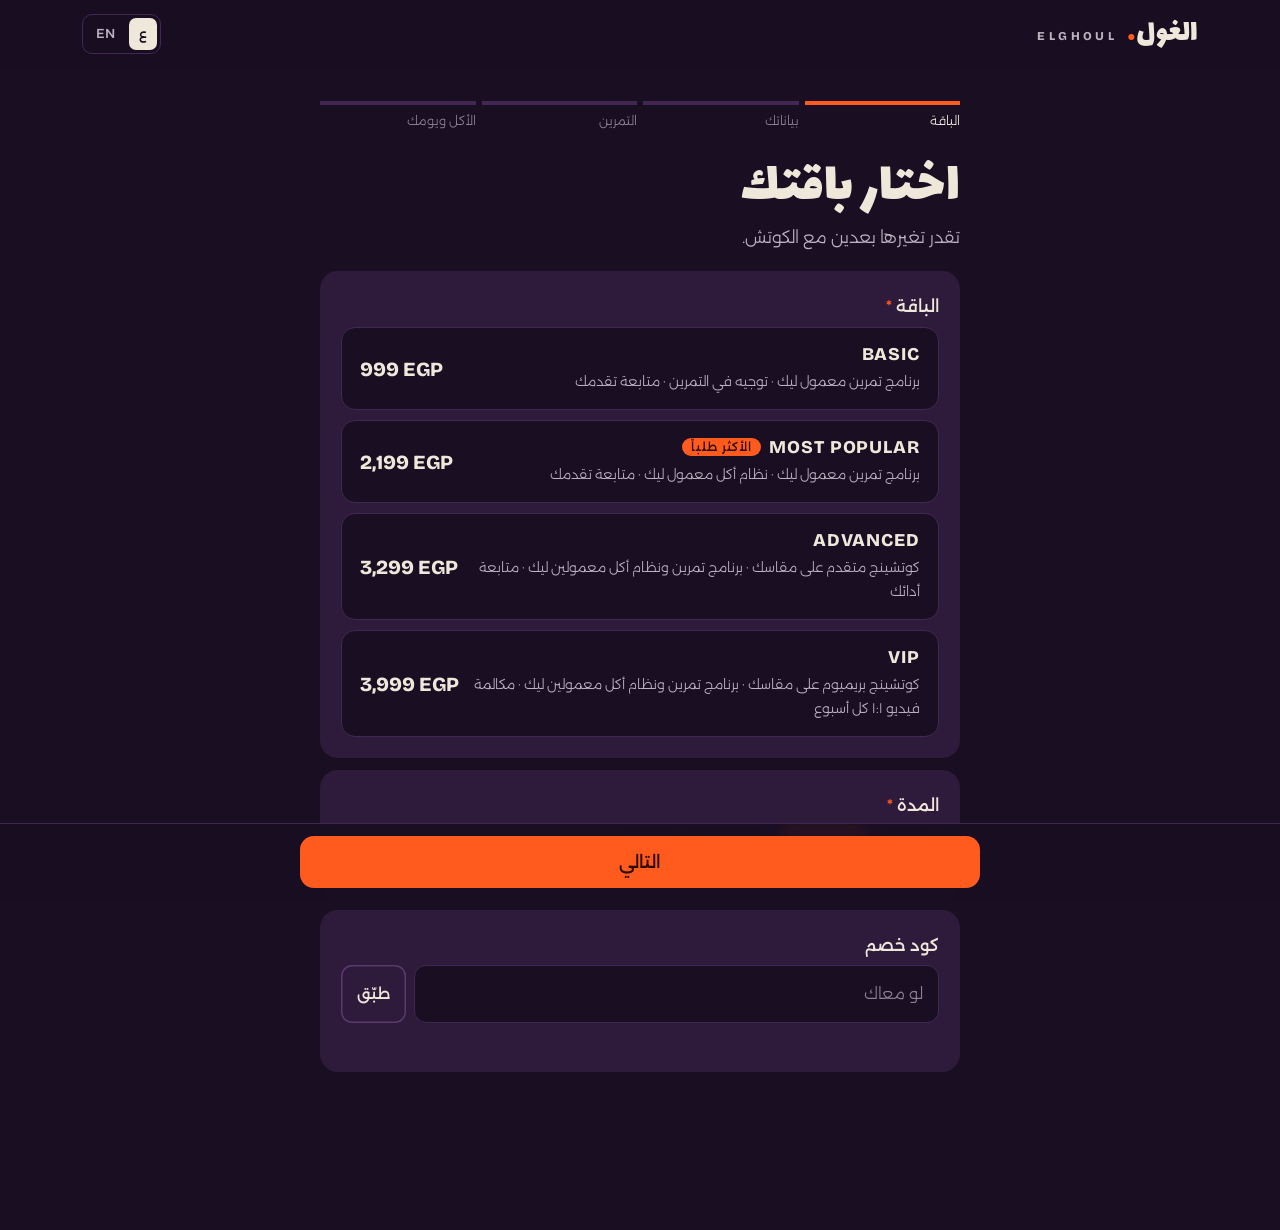
==== start.html @ 97fac916 "First version of the ELGHOUL website Landing page (Arabic + English), sign-up form, prices in js/pla" ====
<!DOCTYPE html>
<html lang="ar" dir="rtl">
<head>
<meta charset="utf-8">
<meta name="viewport" content="width=device-width, initial-scale=1">
<title data-ar="ابدأ · الغول" data-en="Start · ELGHOUL">ابدأ · الغول</title>
<meta name="description" content="Sign up for coaching with Coach Mansour Elghoul.">
<meta name="theme-color" content="#1A0E22">
<meta name="robots" content="noindex">
<link rel="preconnect" href="https://fonts.googleapis.com">
<link rel="preconnect" href="https://fonts.gstatic.com" crossorigin>
<link href="https://fonts.googleapis.com/css2?family=Lalezar&family=Alexandria:wght@300;400;500;700&family=Bricolage+Grotesque:opsz,wght@12..96,700;12..96,800&display=swap" rel="stylesheet">
<link rel="stylesheet" href="css/ghoul.css">
<style>
body{padding-bottom:120px}
.form-wrap{max-width:680px;margin:0 auto;padding:26px 20px}
.progress{display:flex;gap:6px;margin:6px 0 26px}
.progress span{flex:1;font-size:12.5px;color:var(--bone-3);border-top:4px solid var(--plum-2);padding-top:8px;line-height:1.3}
.progress span.done{border-color:var(--bone-3);color:var(--bone-2)}
.progress span.now{border-color:var(--ember);color:var(--bone)}
h1.h-display{font-size:clamp(40px,8vw,58px)}
html[lang=en] h1.h-display{font-size:clamp(34px,7vw,50px)}
.sub{color:var(--bone-2);margin-bottom:18px}
.q{background:var(--plum);border-radius:var(--r);padding:20px;margin-bottom:12px;border:1.5px solid transparent}
.q.err{border-color:var(--bad)}
.q .label{display:block;font-weight:500;margin-bottom:4px;font-size:16.5px}
.q .label i{color:var(--ember);font-style:normal}
.hint{font-size:14px;color:var(--bone-2);margin-bottom:10px}
.errmsg{display:none;color:var(--bad);font-size:14px;margin-top:8px}
.q.err .errmsg{display:block}
input[type=text],input[type=tel],input[type=email],input[type=number],input[type=time],textarea{width:100%;font-size:16px;background:var(--night);border:1.5px solid var(--plum-2);border-radius:12px;padding:14px 15px;color:var(--bone)}
input::placeholder,textarea::placeholder{color:var(--bone-3)}
input:focus,textarea:focus{outline:none;border-color:var(--ember)}
input[type=time]{color-scheme:dark}
textarea{min-height:96px;resize:vertical}
.row{display:grid;grid-template-columns:repeat(3,1fr);gap:10px}
.row label{display:block;font-size:14px;color:var(--bone-2);margin-bottom:6px}
.chips{display:flex;flex-wrap:wrap;gap:8px;margin-top:4px}
.chips button{font-size:15.5px;background:var(--night);border:1.5px solid var(--plum-2);border-radius:12px;padding:11px 17px;cursor:pointer;min-height:46px}
.chips button[aria-pressed=true]{background:var(--ember);border-color:var(--ember);color:var(--ember-ink);font-weight:500}
.reveal{margin-top:12px}
.pkg{display:grid;gap:10px;margin-top:6px}
.pkg button{display:flex;justify-content:space-between;align-items:center;gap:14px;text-align:start;background:var(--night);border:1.5px solid var(--plum-2);border-radius:14px;padding:16px 18px;cursor:pointer}
.pkg button[aria-pressed=true]{border-color:var(--ember);box-shadow:inset 0 0 0 1.5px var(--ember)}
.pkg b{font:800 18px/1.2 var(--en-display);letter-spacing:.05em;display:block}
.pkg small{color:var(--bone-2);font-size:13.5px;display:block;margin-top:3px}
.pkg .pr{font:800 20px/1 var(--en-display);white-space:nowrap;direction:ltr}
.pkg .pop{display:inline-block;background:var(--ember);color:var(--ember-ink);font:500 11.5px var(--body);padding:2px 9px;border-radius:999px;margin-inline-start:8px;vertical-align:2px}
.total{display:flex;justify-content:space-between;align-items:baseline;gap:12px;background:var(--night);border-radius:14px;padding:16px 18px;margin-top:12px}
.total b{font:800 26px/1 var(--en-display);direction:ltr}
.total s{color:var(--bone-3);font-size:15px;margin-inline-end:8px}
.code{display:flex;gap:8px}
.code input{flex:1;text-transform:uppercase}
.code .btn{flex:0 0 auto}
.codemsg{font-size:14px;margin-top:8px;min-height:20px}
.codemsg.ok{color:var(--ok)} .codemsg.bad{color:var(--bad)}
.stepper{display:flex;align-items:center;gap:14px}
.stepper button{width:48px;height:48px;border-radius:12px;background:var(--night);border:1.5px solid var(--plum-2);font-size:22px;cursor:pointer}
.stepper output{font:800 30px/1 var(--en-display);min-width:40px;text-align:center}
.bar{position:fixed;left:0;right:0;bottom:0;z-index:10;background:rgba(26,14,34,.95);backdrop-filter:blur(8px);border-top:1px solid var(--plum-2);padding:12px 18px calc(12px + env(safe-area-inset-bottom))}
.bar .in{max-width:680px;margin:0 auto;display:flex;gap:10px}
.bar .btn{flex:1}
.bar .btn.back{flex:0 0 auto;background:transparent;color:var(--bone);box-shadow:inset 0 0 0 1.5px var(--plum-3)}
.notice{background:var(--plum);border-inline-start:4px solid var(--ember);border-radius:12px;padding:14px 16px;margin:14px 0;font-size:15px}
.done-list{list-style:none;padding:0;margin:18px 0}
.done-list li{display:flex;gap:14px;padding:14px 0;border-bottom:1px solid var(--plum-2)}
.done-list li b{color:var(--ember);font:800 20px/1.4 var(--en-display);min-width:20px}
.handle{font:500 15px/1.4 var(--body);direction:ltr;unicode-bidi:isolate;background:var(--night);border-radius:10px;padding:8px 10px;display:inline-block;word-break:break-all;margin-top:6px}
.stack{display:grid;gap:10px;margin-top:16px}
@media (max-width:480px){.row{grid-template-columns:1fr 1fr}.row > div:first-child{grid-column:1/-1}}
</style>
</head>
<body>
<header class="site-head"><div class="wrap">
  <a class="logo" href="index.html"><span class="mark">الغول<b>.</b></span><span class="word">ELGHOUL</span></a>
  <div class="head-actions">
    <div class="langs" role="group" aria-label="Language / اللغة"><button type="button" data-lang-btn="ar">ع</button><button type="button" data-lang-btn="en">EN</button></div>
  </div>
</div></header>

<main class="form-wrap" id="app" aria-live="polite"></main>
<div class="bar" id="bar"><div class="in" id="barIn"></div></div>

<script src="js/site.js"></script>
<script src="js/plans.js"></script>
<script>
/* ================= SETTINGS =================
   Where the answers go. Paste his Google Apps Script web-app URL here
   (see setup/GOOGLE-SHEET.md). Leave it empty and the form sends the
   answers to his WhatsApp instead, so it works from day one.        */
var FORM_ENDPOINT = "";
/* ============================================ */

(function(){
"use strict";
var P=window.GHOUL_PLANS, G=window.GHOUL;
var T=function(ar,en){return window.ghoulLang()==="ar"?ar:en;};
var STEPS=[
  {ar:"الباقة",en:"Plan"},
  {ar:"بياناتك",en:"About you"},
  {ar:"التمرين",en:"Training"},
  {ar:"الأكل ويومك",en:"Food & day"}
];
var OPT={
  goal:[["Fat loss","حرق دهون"],["Muscle gain","بناء عضل"],["Fat loss + muscle","حرق + بناء"],["Strength","زيادة القوة"],["Fitness","تحسين اللياقة"]],
  level:[["Beginner","مبتدئ"],["Intermediate","متوسط"],["Advanced","متقدم"]],
  injury:[["None","مفيش"],["Yes","عندي"]],
  gym:[["Full gym","جيم كامل"],["Small gym","جيم صغير"],["Home","في البيت"]],
  foods:[["Dairy","الألبان"],["Eggs","البيض"],["Fish","السمك"],["Red meat","اللحمة"],["Chicken","الفراخ"],["Rice","الرز"],["Pasta","المكرونة"],["Vegetables","الخضار"]],
  supps:[["No","لأ"],["Yes","آه"]]
};

/* ---- state, saved on this device so a reload keeps the answers ---- */
var KEY="ghoul-form-v1", D, step=0, view="form", sentOk=false;
var blank={plan:"",months:P.defaultDuration,code:"",codePct:0,name:"",age:"",height:"",weight:"",whatsapp:"",email:"",goal:"",level:"",days:4,injury:"",injury_details:"",gym:"",foods:[],foods_other:"",supps:"",supps_list:"",wake:"",sleep:"",train_time:""};
try{D=Object.assign({},blank,JSON.parse(localStorage.getItem(KEY)||"{}"));}catch(e){D=Object.assign({},blank);}
var qs=new URLSearchParams(location.search);
if(qs.get("plan")&&P.plans.some(function(p){return p.id===qs.get("plan");}))D.plan=qs.get("plan");
if(P.durations.indexOf(+qs.get("months"))>-1)D.months=+qs.get("months");
function save(){try{localStorage.setItem(KEY,JSON.stringify(D));}catch(e){}}
function esc(s){return String(s==null?"":s).replace(/[&<>"]/g,function(c){return{"&":"&amp;","<":"&lt;",">":"&gt;",'"':"&quot;"}[c];});}

function plan(){return P.plans.filter(function(p){return p.id===D.plan;})[0];}
function price(){var p=plan();return p?p.prices[D.months]:0;}
function finalPrice(){return Math.round(price()*(100-(D.codePct||0))/100);}
function label(list,v){var o=OPT[list].filter(function(x){return x[0]===v;})[0];return o?T(o[1],o[0]):v;}

/* ---- building blocks ---- */
function q(id,title,inner,opts){opts=opts||{};
  return '<div class="q" data-q="'+id+'"><span class="label">'+title+(opts.req!==false?' <i>*</i>':'')+'</span>'+(opts.hint?'<div class="hint">'+opts.hint+'</div>':'')+inner+'<div class="errmsg">'+(opts.err||T("محتاجين الإجابة دي","Please answer this"))+'</div></div>';}
function chips(id,list,multi){
  return '<div class="chips" role="group" data-chips="'+id+'"'+(multi?' data-multi="1"':'')+'>'+OPT[list].map(function(o){
    var on=multi?D[id].indexOf(o[0])>-1:D[id]===o[0];
    return '<button type="button" aria-pressed="'+on+'" data-v="'+esc(o[0])+'">'+T(o[1],o[0])+'</button>';}).join("")+'</div>';}
function input(id,type,ph,extra){return '<input type="'+type+'" id="f_'+id+'" data-f="'+id+'" value="'+esc(D[id])+'" placeholder="'+esc(ph||"")+'" '+(extra||"")+'>';}

function stepHtml(){
  var h='<div class="progress">'+STEPS.map(function(s,i){return '<span class="'+(i<step?'done':i===step?'now':'')+'">'+T(s.ar,s.en)+'</span>';}).join("")+'</div>';
  if(step===0){
    h+='<h1 class="h-display">'+T("اختار باقتك","Choose your plan")+'</h1><p class="sub">'+T("تقدر تغيرها بعدين مع الكوتش.","You can change it later with the coach.")+'</p>';
    h+=q("plan",T("الباقة","Plan"),'<div class="pkg" role="group" data-pkg>'+P.plans.map(function(p){
      return '<button type="button" aria-pressed="'+(D.plan===p.id)+'" data-v="'+p.id+'"><span><b>'+p.name+(p.id===P.popular?'<span class="pop">'+T("الأكثر طلباً","Most chosen")+'</span>':'')+'</b><small>'+p.features[window.ghoulLang()].slice(0,3).join(" · ")+'</small></span><span class="pr">'+p.prices[D.months].toLocaleString("en-US")+' EGP</span></button>';}).join("")+'</div>');
    h+=q("months",T("المدة","Length"),'<div class="chips" role="group" data-months>'+P.durations.map(function(m){return '<button type="button" aria-pressed="'+(D.months===m)+'" data-v="'+m+'">'+window.ghoulDur(m,window.ghoulLang())+'</button>';}).join("")+'</div>');
    h+=q("code",T("كود خصم","Discount code"),'<div class="code">'+input("code","text",T("لو معاك","If you have one"),'autocapitalize="characters" autocomplete="off"')+'<button type="button" class="btn ghost sm" id="applyCode">'+T("طبّق","Apply")+'</button></div><div class="codemsg" id="codemsg"></div>',{req:false});
    if(plan()) h+='<div class="total"><span>'+T("الإجمالي","Total")+'</span><span>'+(D.codePct?'<s>'+price().toLocaleString("en-US")+'</s>':'')+'<b>'+finalPrice().toLocaleString("en-US")+' EGP</b></span></div>';
  }
  if(step===1){
    h+='<h1 class="h-display">'+T("بياناتك","About you")+'</h1><p class="sub">'+T("علشان الخطة تبقى على مقاس جسمك.","So your plan fits your body.")+'</p>';
    h+=q("name",T("اسمك بالكامل","Full name"),input("name","text",T("مثال: محمد أحمد علي","e.g. Mohamed Ahmed Ali"),'autocomplete="name"'));
    h+=q("body",T("السن والطول والوزن","Age, height and weight"),'<div class="row"><div><label for="f_age">'+T("السن","Age")+'</label>'+input("age","number","27",'inputmode="numeric" min="12" max="90"')+'</div><div><label for="f_height">'+T("الطول (سم)","Height (cm)")+'</label>'+input("height","number","175",'inputmode="numeric" min="120" max="230"')+'</div><div><label for="f_weight">'+T("الوزن (كجم)","Weight (kg)")+'</label>'+input("weight","number","80",'inputmode="decimal" min="30" max="300" step="0.1"')+'</div></div>');
    h+=q("whatsapp",T("رقم الواتساب","WhatsApp number"),input("whatsapp","tel","+20 10 0000 0000",'inputmode="tel" dir="ltr" autocomplete="tel"'),{err:T("اكتب رقم صحيح","Enter a valid number")});
    h+=q("email",T("الإيميل","Email"),input("email","email","name@gmail.com",'inputmode="email" dir="ltr" autocapitalize="off" autocomplete="email"'),{req:false,err:T("الإيميل مش مظبوط","That email doesn't look right")});
  }
  if(step===2){
    h+='<h1 class="h-display">'+T("التمرين","Training")+'</h1><p class="sub">'+T("علشان البرنامج يناسب مستواك وجيمك.","So the program fits your level and your gym.")+'</p>';
    h+=q("goal",T("هدفك إيه؟","What's your goal?"),chips("goal","goal"));
    h+=q("level",T("مستواك دلوقتي","Your current level"),chips("level","level"));
    h+=q("days",T("هتتمرن كام يوم في الأسبوع؟","How many days a week can you train?"),'<div class="stepper"><button type="button" data-step="-1" aria-label="−">−</button><output id="daysOut">'+D.days+'</output><button type="button" data-step="1" aria-label="+">+</button></div>');
    h+=q("injury",T("عندك إصابة أو مرض مزمن؟","Any injury or long-term condition?"),chips("injury","injury")+(D.injury==="Yes"?'<div class="reveal">'+'<textarea data-f="injury_details" id="f_injury_details" placeholder="'+T("اكتب الإصابة أو المرض وإمتى حصل","Describe it and when it happened")+'">'+esc(D.injury_details)+'</textarea></div>':''),{err:T("اختار، ولو عندك اكتب التفاصيل","Choose one, and add details if yes")});
    h+=q("gym",T("هتتمرن فين؟","Where will you train?"),chips("gym","gym"));
  }
  if(step===3){
    h+='<h1 class="h-display">'+T("الأكل ويومك","Food & your day")+'</h1><p class="sub">'+T("علشان نظام الأكل يمشي مع حياتك.","So the nutrition plan fits your life.")+'</p>';
    h+=q("foods",T("أكلات مش بتحبها","Foods you don't eat"),chips("foods","foods",true)+'<div class="reveal">'+input("foods_other","text",T("حاجة تانية؟","Anything else?"))+'</div>',{req:false,hint:T("اختار كل اللي ينطبق","Tap all that apply")});
    h+=q("supps",T("بتاخد مكملات؟","Do you take supplements?"),chips("supps","supps")+(D.supps==="Yes"?'<div class="reveal">'+input("supps_list","text",T("إيه هي؟ مثال: واي بروتين، كرياتين","Which ones? e.g. whey, creatine"))+'</div>':''),{err:T("اختار، ولو آه اكتب إيه هي","Choose one, and list them if yes")});
    h+=q("times",T("مواعيد يومك","Your daily times"),'<div class="row"><div><label for="f_wake">'+T("بتصحى","Wake up")+'</label>'+input("wake","time","")+'</div><div><label for="f_sleep">'+T("بتنام","Sleep")+'</label>'+input("sleep","time","")+'</div><div><label for="f_train_time">'+T("بتتمرن","Train")+'</label>'+input("train_time","time","")+'</div></div>');
    h+='<div class="notice">'+T("بعد الفورم ابعت على الواتساب: قياس InBody وتاريخ الإصابات.","After the form, send on WhatsApp: your InBody scan and injury history.")+'</div>';
  }
  return h;
}

/* ---- the WhatsApp text and the Sheet row ---- */
function times(){return [D.wake&&T("صحيان ","Wake ")+D.wake,D.sleep&&T("نوم ","Sleep ")+D.sleep,D.train_time&&T("تمرين ","Train ")+D.train_time].filter(Boolean).join(" · ");}
function summary(){
  var p=plan(), L=[];
  L.push(T("*فورم جديد · الغول*","*New ELGHOUL sign-up*"));
  L.push("");
  L.push(T("الباقة: ","Plan: ")+(p?p.name:"")+" · "+window.ghoulDur(D.months,window.ghoulLang())+" · "+finalPrice().toLocaleString("en-US")+" EGP"+(D.codePct?" ("+D.code.toUpperCase()+" −"+D.codePct+"%)":""));
  L.push(T("الاسم: ","Name: ")+D.name);
  L.push(T("السن/الطول/الوزن: ","Age/height/weight: ")+D.age+" / "+D.height+"cm / "+D.weight+"kg");
  L.push(T("واتساب: ","WhatsApp: ")+D.whatsapp+(D.email?" · "+D.email:""));
  L.push(T("الهدف: ","Goal: ")+label("goal",D.goal)+" · "+T("المستوى: ","Level: ")+label("level",D.level));
  L.push(T("أيام التمرين: ","Training days: ")+D.days+" · "+T("المكان: ","Where: ")+label("gym",D.gym));
  L.push(T("إصابات: ","Injuries: ")+(D.injury==="Yes"?D.injury_details:label("injury",D.injury)));
  var foods=D.foods.map(function(f){return label("foods",f);}).concat(D.foods_other?[D.foods_other]:[]);
  L.push(T("مش بياكل: ","Doesn't eat: ")+(foods.join(T("، ",", "))||"—"));
  L.push(T("مكملات: ","Supplements: ")+(D.supps==="Yes"?D.supps_list:label("supps",D.supps)));
  L.push(T("المواعيد: ","Times: ")+times());
  return L.join("\n");
}
function payload(){
  var p=plan();
  return {
    submission_date:new Date().toISOString(), form_lang:window.ghoulLang(),
    plan:p?p.name:"", months:D.months, list_price_egp:price(), discount_code:D.codePct?D.code.toUpperCase():"", discount_pct:D.codePct||0, price_egp:finalPrice(),
    client_name:D.name, age:D.age, height_cm:D.height, weight_kg:D.weight, whatsapp_number:D.whatsapp, email:D.email,
    fitness_goal:D.goal, fitness_level:D.level, training_days_per_week:D.days,
    injuries:D.injury==="Yes"?("Yes - "+D.injury_details):D.injury, gym_type:D.gym,
    disliked_foods:D.foods.concat(D.foods_other?[D.foods_other]:[]).join(", "),
    supplements:D.supps==="Yes"?("Yes - "+D.supps_list):D.supps,
    wake_up_time:D.wake, sleep_time:D.sleep, training_time:D.train_time
  };
}
function waLink(text){return "https://wa.me/"+G.whatsapp+"?text="+encodeURIComponent(text);}

/* ---- checks ---- */
function errors(){
  var e=[];
  if(step===0){if(!D.plan)e.push("plan");}
  if(step===1){
    if(!D.name.trim())e.push("name");
    if(!(+D.age>0&&+D.height>0&&+D.weight>0))e.push("body");
    if(D.whatsapp.replace(/\D/g,"").length<8)e.push("whatsapp");
    if(D.email.trim()&&!/^[^\s@]+@[^\s@]+\.[^\s@]+$/.test(D.email.trim()))e.push("email");
  }
  if(step===2){
    ["goal","level","gym"].forEach(function(k){if(!D[k])e.push(k);});
    if(!D.injury||(D.injury==="Yes"&&!D.injury_details.trim()))e.push("injury");
  }
  if(step===3){
    if(!D.supps||(D.supps==="Yes"&&!D.supps_list.trim()))e.push("supps");
    if(!D.wake||!D.sleep||!D.train_time)e.push("times");
  }
  return e;
}
var shown=false;
function markErrors(){
  var e=errors();
  document.querySelectorAll(".q").forEach(function(el){el.classList.toggle("err",e.indexOf(el.dataset.q)>-1);});
  return e;
}

/* ---- render ---- */
var app=document.getElementById("app"), barIn=document.getElementById("barIn");
function render(keepScroll){
  var y=window.scrollY;
  if(view==="form"){
    app.innerHTML=stepHtml();
    barIn.innerHTML=(step>0?'<button type="button" class="btn back" id="back">'+T("رجوع","Back")+'</button>':'')+
      '<button type="button" class="btn" id="next">'+(step<STEPS.length-1?T("التالي","Next"):T("ابعت الفورم","Send the form"))+'</button>';
    document.getElementById("bar").hidden=false;
    if(shown)markErrors();
  } else {
    app.innerHTML=doneHtml();
    document.getElementById("bar").hidden=true;
  }
  wire();
  window.scrollTo(0,keepScroll?y:0);
}
function doneHtml(){
  var wa=waLink(summary());
  var h='<h1 class="h-display">'+(sentOk?T("وصلت ✓","Received ✓"):T("خطوة أخيرة","One last step"))+'</h1>';
  if(sentOk){
    h+='<p class="sub">'+T("الكوتش هيكلمك على الواتساب خلال ٦ ساعات يأكد معاك.","The coach will contact you on WhatsApp within 6 hours to confirm.")+'</p>';
  } else {
    h+='<p class="sub">'+T("اضغط تحت علشان تبعت إجاباتك للكوتش على الواتساب، وبعدين اضغط إرسال.","Tap below to send your answers to the coach on WhatsApp, then press send.")+'</p>'+
       '<a class="btn" style="width:100%" href="'+wa+'">'+T("ابعت إجاباتي على الواتساب","Send my answers on WhatsApp")+'</a>';
  }
  h+='<ol class="done-list">'+
     '<li><b>1</b><span>'+T("الكوتش يكلمك خلال ٦ ساعات ويأكد الباقة.","The coach contacts you within 6 hours and confirms your plan.")+'</span></li>'+
     '<li><b>2</b><span>'+T("ادفع ","Pay ")+'<b class="lat" style="font-size:inherit;color:var(--bone)">'+finalPrice().toLocaleString("en-US")+' EGP</b>'+T(" بإنستاباي أو فودافون كاش أو تحويل بنكي.<br>"," by InstaPay, Vodafone Cash or bank transfer.<br>")+'<span class="handle">'+esc(G.instapayHandle)+'</span></span></li>'+
     '<li><b>3</b><span>'+T("ابعت على الواتساب: صورة التحويل، وقياس InBody، وتاريخ الإصابات.","Send on WhatsApp: the payment screenshot, your InBody scan and your injury history.")+'</span></li>'+
     '<li><b>4</b><span>'+T("خطتك توصلك خلال ٤٨ ساعة.","Your plan arrives within 48 hours.")+'</span></li></ol>';
  h+='<div class="stack"><a class="btn ghost" href="'+esc(G.instapayLink)+'" rel="noopener">'+T("ادفع بإنستاباي","Pay with InstaPay")+'</a>'+
     (sentOk?'<a class="btn ghost" href="'+waLink(T("أهلاً كوتش، لسه باعت الفورم.","Hi Coach, I just sent the form."))+'">'+T("كلم الكوتش على الواتساب","Message the coach on WhatsApp")+'</a>':'')+
     '<a class="btn ghost" href="index.html">'+T("رجوع للموقع","Back to the website")+'</a></div>';
  return h;
}

function wire(){
  app.querySelectorAll("[data-f]").forEach(function(el){
    el.addEventListener("input",function(){D[el.dataset.f]=el.value;save();if(shown)markErrors();});
  });
  app.querySelectorAll("[data-chips]").forEach(function(g){
    g.addEventListener("click",function(e){var b=e.target.closest("button");if(!b)return;var k=g.dataset.chips,v=b.dataset.v;
      if(g.dataset.multi){var i=D[k].indexOf(v);if(i>-1)D[k].splice(i,1);else D[k].push(v);}
      else D[k]=v;
      save();render(true);});
  });
  var pk=app.querySelector("[data-pkg]");
  if(pk)pk.addEventListener("click",function(e){var b=e.target.closest("button");if(!b)return;D.plan=b.dataset.v;save();render(true);});
  var mo=app.querySelector("[data-months]");
  if(mo)mo.addEventListener("click",function(e){var b=e.target.closest("button");if(!b)return;D.months=+b.dataset.v;save();render(true);});
  app.querySelectorAll("[data-step]").forEach(function(b){b.addEventListener("click",function(){D.days=Math.min(7,Math.max(1,D.days+ +b.dataset.step));document.getElementById("daysOut").textContent=D.days;save();});});
  var ac=document.getElementById("applyCode");
  if(ac){
    var msg=document.getElementById("codemsg");
    if(D.codePct){msg.className="codemsg ok";msg.textContent=T("الكود اتطبق: خصم ","Code applied: ")+D.codePct+"%"+T(""," off");}
    ac.addEventListener("click",function(){
      var c=(D.code||"").trim().toUpperCase(), pct=P.codes[c]||0;
      D.codePct=pct;save();render(true);
      var m=document.getElementById("codemsg");
      if(!c){m.className="codemsg";m.textContent="";}
      else if(!pct){m.className="codemsg bad";m.textContent=T("الكود ده مش شغال","That code doesn't work");}
    });
  }
  var nx=document.getElementById("next"), bk=document.getElementById("back");
  if(bk)bk.onclick=function(){step--;shown=false;render();};
  if(nx)nx.onclick=function(){
    shown=true;
    var e=markErrors();
    if(e.length){var f=document.querySelector(".q.err");if(f)f.scrollIntoView({behavior:"smooth",block:"center"});return;}
    shown=false;
    if(step<STEPS.length-1){step++;render();return;}
    submit(nx);
  };
}

function submit(btn){
  if(!FORM_ENDPOINT){view="done";sentOk=false;render();return;}
  btn.disabled=true;btn.textContent=T("بيتبعت…","Sending…");
  fetch(FORM_ENDPOINT,{method:"POST",body:JSON.stringify(payload())}) // text/plain: no preflight, works with Apps Script
    .then(function(r){if(!r.ok)throw new Error(r.status);return r.text();})
    .then(function(){sentOk=true;view="done";try{localStorage.removeItem(KEY);}catch(e){}render();})
    .catch(function(){
      // Never lose a lead: fall back to WhatsApp with the answers.
      sentOk=false;view="done";render();
      app.insertAdjacentHTML("afterbegin",'<div class="notice">'+T("الفورم ماتبعتش من الموقع. إجاباتك محفوظة، ابعتها على الواتساب من الزرار تحت.","The form couldn't be sent from the site. Your answers are kept: send them on WhatsApp with the button below.")+'</div>');
    });
}

document.addEventListener("ghoul:lang",function(){render(true);});
render();
})();
</script>
</body>
</html>
---- css/ghoul.css ----
/* ELGHOUL · الغول — shared design system (design 3 "Beast")
   Colours, type and components for index.html and start.html. */
:root{
  --night:#1A0E22; --plum:#2E1A3A; --plum-2:#432753; --plum-3:#5A3A6C;
  --bone:#EFE7DA; --bone-2:#BCAFC0; --bone-3:#8E7F95;
  --ember:#FF5B1F; --ember-2:#FF7A45; --ember-ink:#2A0C02;
  --ok:#7BD88F; --bad:#FF8A80;
  --ar-display:'Lalezar',serif;
  --en-display:'Bricolage Grotesque',sans-serif;
  --body:'Alexandria',system-ui,sans-serif;
  --r:18px;
  color-scheme:dark;
}
*{box-sizing:border-box;margin:0}
html{scroll-behavior:smooth;-webkit-text-size-adjust:100%}
@media (prefers-reduced-motion:reduce){html{scroll-behavior:auto}*{animation:none!important;transition:none!important}}
body{background:var(--night);color:var(--bone);font:300 17px/1.8 var(--body);overflow-x:hidden}
img{max-width:100%;display:block}
a{color:inherit}
button,input,textarea,select{font:inherit;color:inherit}
:focus-visible{outline:3px solid var(--ember);outline-offset:3px;border-radius:6px}
.wrap{max-width:1160px;margin:0 auto;padding:0 22px}

/* languages: every piece of copy exists twice */
html[lang=ar] .en, html[lang=en] .ar{display:none!important}
.lat{font-family:var(--en-display);direction:ltr;unicode-bidi:isolate}
.num{direction:ltr;unicode-bidi:isolate;display:inline-block}

/* headings */
.h-display{font-weight:400;line-height:1.15}
html[lang=ar] .h-display{font-family:var(--ar-display)}
html[lang=en] .h-display{font-family:var(--en-display);font-weight:800;letter-spacing:-.02em;line-height:1.02}
.kicker{font:800 13px/1 var(--en-display);letter-spacing:.24em;text-transform:uppercase;color:var(--ember);margin-bottom:14px;display:block}
h2.h-display{font-size:clamp(40px,6vw,72px);margin-bottom:12px}
html[lang=en] h2.h-display{font-size:clamp(36px,5.2vw,62px)}
.intro{color:var(--bone-2);max-width:640px}

/* header */
.site-head{position:sticky;top:0;z-index:20;background:rgba(26,14,34,.9);backdrop-filter:blur(10px);border-bottom:1px solid transparent;transition:border-color .2s}
.site-head.scrolled{border-color:var(--plum-2)}
.site-head .wrap{display:flex;justify-content:space-between;align-items:center;gap:16px;height:68px}
.logo{display:flex;align-items:baseline;gap:10px;text-decoration:none}
.logo .mark{font:400 32px/1 var(--ar-display);color:var(--bone)}
.logo .mark b{color:var(--ember);font-weight:400}
.logo .word{font:800 12px/1 var(--en-display);letter-spacing:.28em;color:var(--bone-2)}
.nav{display:flex;gap:26px;list-style:none;padding:0;font-size:15px}
.nav a{text-decoration:none;color:var(--bone-2)}
.nav a:hover{color:var(--bone)}
.head-actions{display:flex;align-items:center;gap:10px}
.langs{display:flex;gap:4px;border:1px solid var(--plum-2);border-radius:10px;padding:3px}
.langs button{background:none;border:0;border-radius:7px;padding:4px 10px;font-size:13px;font-weight:500;cursor:pointer;color:var(--bone-2)}
.langs button[aria-pressed=true]{background:var(--bone);color:var(--night)}

/* buttons */
.btn{display:inline-flex;align-items:center;justify-content:center;gap:10px;background:var(--ember);color:var(--ember-ink);font:500 17px/1.2 var(--body);padding:16px 26px;border-radius:14px;text-decoration:none;border:0;cursor:pointer;min-height:52px;text-align:center}
.btn:hover{background:var(--ember-2)}
.btn.ghost{background:transparent;color:var(--bone);box-shadow:inset 0 0 0 1.5px var(--plum-3)}
.btn.ghost:hover{box-shadow:inset 0 0 0 1.5px var(--bone)}
.btn.dark{background:var(--night);color:var(--bone)}
.btn.dark:hover{background:#000}
.btn.sm{font-size:15px;padding:10px 16px;min-height:42px;border-radius:11px}
.btn[disabled]{opacity:.5;cursor:not-allowed}
.btn .arrow{display:inline-block}
html[lang=ar] .btn .arrow{transform:scaleX(-1)}

/* sections */
section{padding:92px 0}
section.alt{background:var(--plum)}
.ph{border-radius:var(--r);background:repeating-linear-gradient(-45deg,var(--plum-2) 0 14px,#3b2149 14px 28px);display:grid;place-items:center;color:var(--bone-2);font-size:14px;text-align:center;padding:18px}

/* floating WhatsApp */
.wa-float{position:fixed;inset-inline-end:18px;bottom:18px;z-index:30;width:58px;height:58px;border-radius:50%;background:#25D366;display:grid;place-items:center;box-shadow:0 10px 26px -8px rgba(0,0,0,.6)}
.wa-float svg{width:30px;height:30px}

/* footer */
.site-foot{border-top:1px solid var(--plum-2);padding:40px 0 90px;color:var(--bone-2);font-size:14px}
.site-foot .wrap{display:flex;justify-content:space-between;flex-wrap:wrap;gap:18px}
.site-foot a{text-decoration:none}
.site-foot a:hover{color:var(--bone)}
.foot-links{display:flex;gap:18px;flex-wrap:wrap}

@media (max-width:900px){
  .nav{display:none}
  section{padding:72px 0}
}
@media (max-width:420px){
  .logo .word{display:none}
  .head-actions .btn{padding:9px 13px;font-size:14px}
}
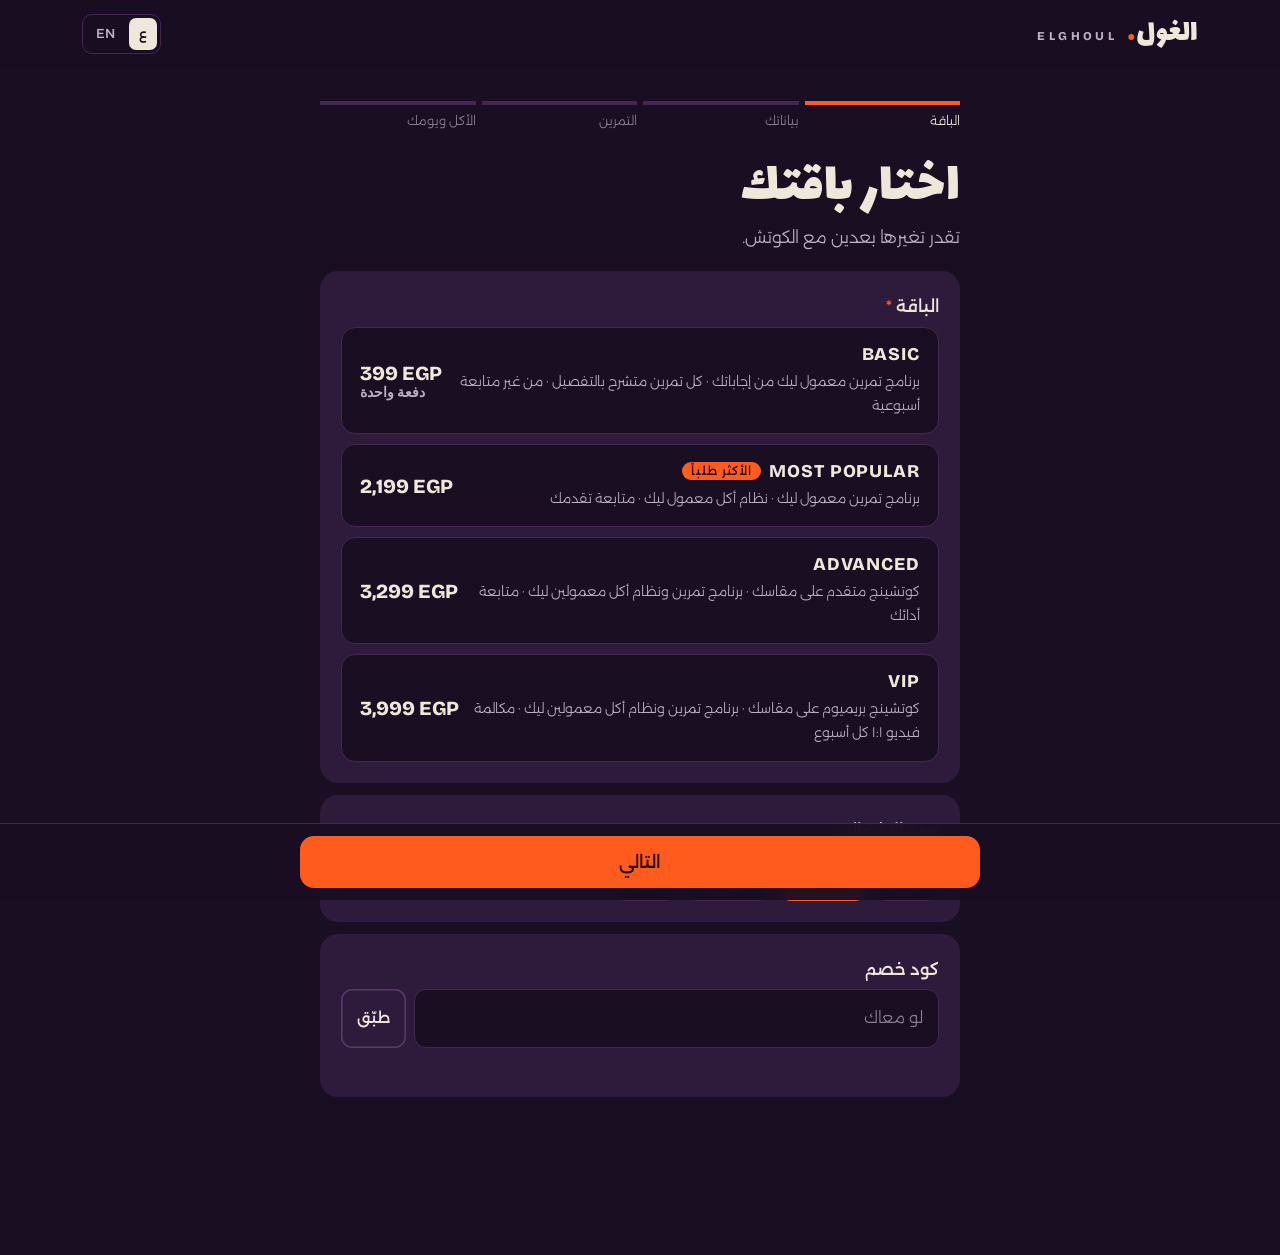
==== commit f67741b9: "Make BASIC a one-time 399 EGP program BASIC is a training program made from the client's answers, wi" ====
--- a/start.html
+++ b/start.html
@@ -121,7 +121,8 @@
 function esc(s){return String(s==null?"":s).replace(/[&<>"]/g,function(c){return{"&":"&amp;","<":"&lt;",">":"&gt;",'"':"&quot;"}[c];});}
 
 function plan(){return P.plans.filter(function(p){return p.id===D.plan;})[0];}
-function price(){var p=plan();return p?p.prices[D.months]:0;}
+function price(){var p=plan();return p?window.ghoulPrice(p,D.months):0;}
+function lengthText(){var p=plan();return p&&p.oneTime?T("دفعة واحدة","One-time"):window.ghoulDur(D.months,window.ghoulLang());}
 function finalPrice(){return Math.round(price()*(100-(D.codePct||0))/100);}
 function label(list,v){var o=OPT[list].filter(function(x){return x[0]===v;})[0];return o?T(o[1],o[0]):v;}
 
@@ -139,8 +140,8 @@
   if(step===0){
     h+='<h1 class="h-display">'+T("اختار باقتك","Choose your plan")+'</h1><p class="sub">'+T("تقدر تغيرها بعدين مع الكوتش.","You can change it later with the coach.")+'</p>';
     h+=q("plan",T("الباقة","Plan"),'<div class="pkg" role="group" data-pkg>'+P.plans.map(function(p){
-      return '<button type="button" aria-pressed="'+(D.plan===p.id)+'" data-v="'+p.id+'"><span><b>'+p.name+(p.id===P.popular?'<span class="pop">'+T("الأكثر طلباً","Most chosen")+'</span>':'')+'</b><small>'+p.features[window.ghoulLang()].slice(0,3).join(" · ")+'</small></span><span class="pr">'+p.prices[D.months].toLocaleString("en-US")+' EGP</span></button>';}).join("")+'</div>');
-    h+=q("months",T("المدة","Length"),'<div class="chips" role="group" data-months>'+P.durations.map(function(m){return '<button type="button" aria-pressed="'+(D.months===m)+'" data-v="'+m+'">'+window.ghoulDur(m,window.ghoulLang())+'</button>';}).join("")+'</div>');
+      return '<button type="button" aria-pressed="'+(D.plan===p.id)+'" data-v="'+p.id+'"><span><b>'+p.name+(p.id===P.popular?'<span class="pop">'+T("الأكثر طلباً","Most chosen")+'</span>':'')+'</b><small>'+p.features[window.ghoulLang()].slice(0,3).join(" · ")+'</small></span><span class="pr">'+window.ghoulPrice(p,D.months).toLocaleString("en-US")+' EGP'+(p.oneTime?'<small>'+T("دفعة واحدة","one-time")+'</small>':'')+'</span></button>';}).join("")+'</div>');
+    if(!(plan()&&plan().oneTime)) h+=q("months",T("مدة الاشتراك","Subscription length"),'<div class="chips" role="group" data-months>'+P.durations.map(function(m){return '<button type="button" aria-pressed="'+(D.months===m)+'" data-v="'+m+'">'+window.ghoulDur(m,window.ghoulLang())+'</button>';}).join("")+'</div>');
     h+=q("code",T("كود خصم","Discount code"),'<div class="code">'+input("code","text",T("لو معاك","If you have one"),'autocapitalize="characters" autocomplete="off"')+'<button type="button" class="btn ghost sm" id="applyCode">'+T("طبّق","Apply")+'</button></div><div class="codemsg" id="codemsg"></div>',{req:false});
     if(plan()) h+='<div class="total"><span>'+T("الإجمالي","Total")+'</span><span>'+(D.codePct?'<s>'+price().toLocaleString("en-US")+'</s>':'')+'<b>'+finalPrice().toLocaleString("en-US")+' EGP</b></span></div>';
   }
@@ -175,7 +176,7 @@
   var p=plan(), L=[];
   L.push(T("*فورم جديد · الغول*","*New ELGHOUL sign-up*"));
   L.push("");
-  L.push(T("الباقة: ","Plan: ")+(p?p.name:"")+" · "+window.ghoulDur(D.months,window.ghoulLang())+" · "+finalPrice().toLocaleString("en-US")+" EGP"+(D.codePct?" ("+D.code.toUpperCase()+" −"+D.codePct+"%)":""));
+  L.push(T("الباقة: ","Plan: ")+(p?p.name:"")+" · "+lengthText()+" · "+finalPrice().toLocaleString("en-US")+" EGP"+(D.codePct?" ("+D.code.toUpperCase()+" −"+D.codePct+"%)":""));
   L.push(T("الاسم: ","Name: ")+D.name);
   L.push(T("السن/الطول/الوزن: ","Age/height/weight: ")+D.age+" / "+D.height+"cm / "+D.weight+"kg");
   L.push(T("واتساب: ","WhatsApp: ")+D.whatsapp+(D.email?" · "+D.email:""));
@@ -192,7 +193,7 @@
   var p=plan();
   return {
     submission_date:new Date().toISOString(), form_lang:window.ghoulLang(),
-    plan:p?p.name:"", months:D.months, list_price_egp:price(), discount_code:D.codePct?D.code.toUpperCase():"", discount_pct:D.codePct||0, price_egp:finalPrice(),
+    plan:p?p.name:"", months:(p&&p.oneTime)?"one-time":D.months, list_price_egp:price(), discount_code:D.codePct?D.code.toUpperCase():"", discount_pct:D.codePct||0, price_egp:finalPrice(),
     client_name:D.name, age:D.age, height_cm:D.height, weight_kg:D.weight, whatsapp_number:D.whatsapp, email:D.email,
     fitness_goal:D.goal, fitness_level:D.level, training_days_per_week:D.days,
     injuries:D.injury==="Yes"?("Yes - "+D.injury_details):D.injury, gym_type:D.gym,
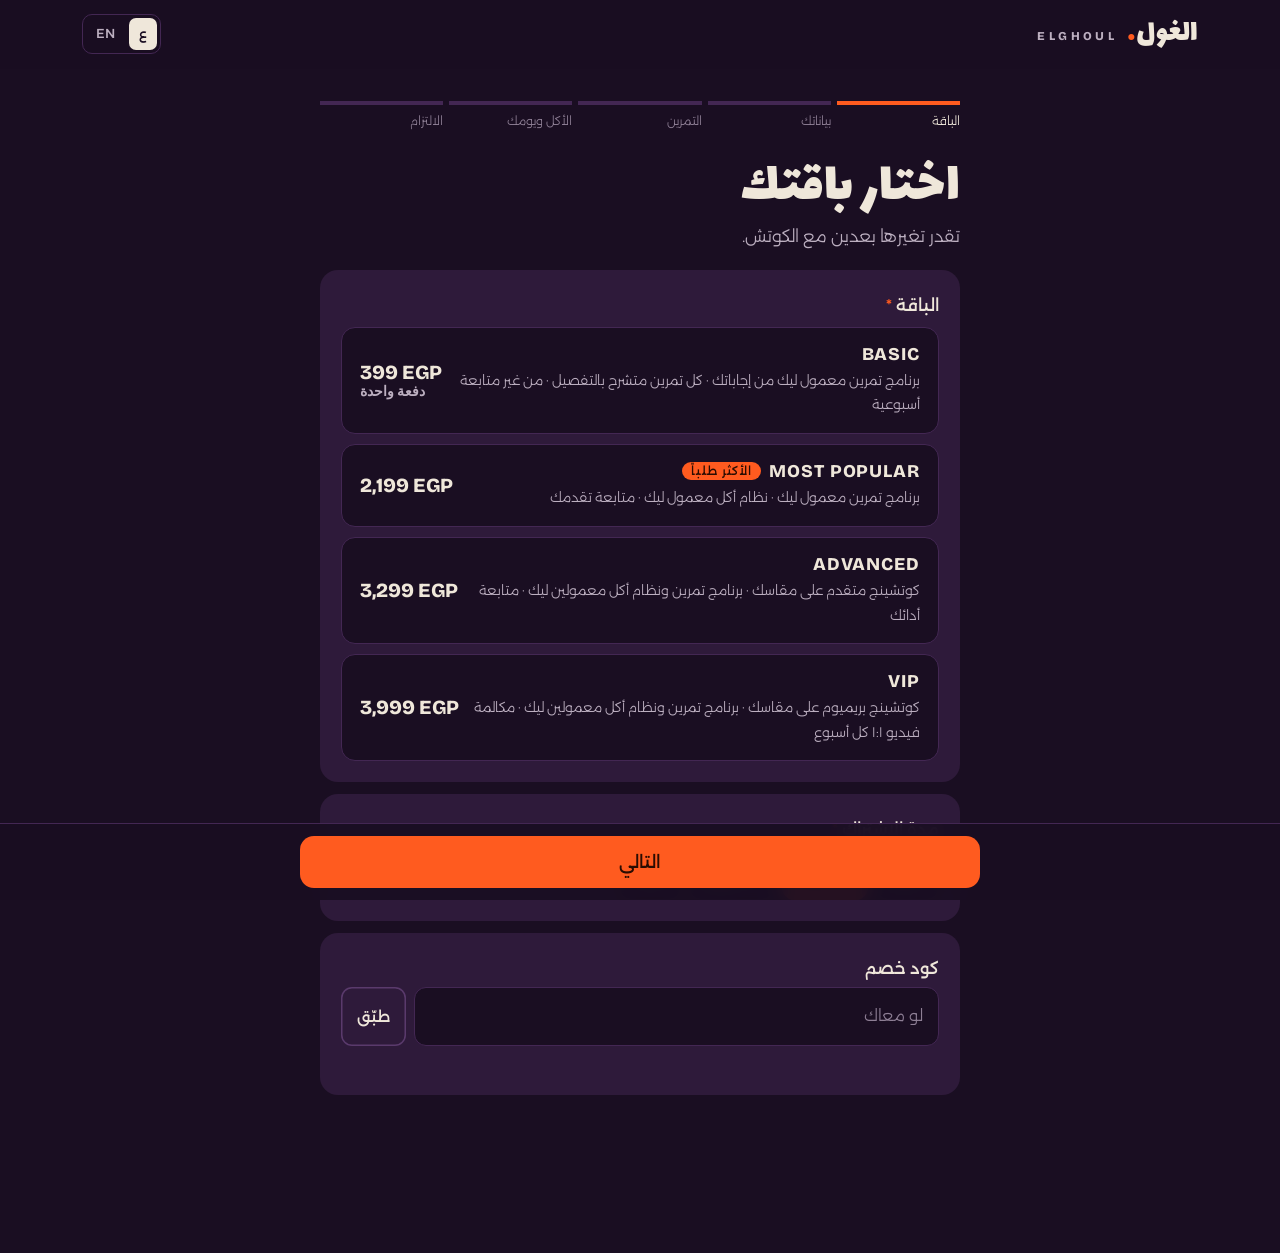
==== commit 0173f008: "Send sign-ups to the Google Form so they land in the sheet The form now asks the Google Form's quest" ====
--- a/start.html
+++ b/start.html
@@ -15,7 +15,7 @@
 body{padding-bottom:120px}
 .form-wrap{max-width:680px;margin:0 auto;padding:26px 20px}
 .progress{display:flex;gap:6px;margin:6px 0 26px}
-.progress span{flex:1;font-size:12.5px;color:var(--bone-3);border-top:4px solid var(--plum-2);padding-top:8px;line-height:1.3}
+.progress span{flex:1;font-size:12px;color:var(--bone-3);border-top:4px solid var(--plum-2);padding-top:8px;line-height:1.3}
 .progress span.done{border-color:var(--bone-3);color:var(--bone-2)}
 .progress span.now{border-color:var(--ember);color:var(--bone)}
 h1.h-display{font-size:clamp(40px,8vw,58px)}
@@ -36,7 +36,7 @@
 .row{display:grid;grid-template-columns:repeat(3,1fr);gap:10px}
 .row label{display:block;font-size:14px;color:var(--bone-2);margin-bottom:6px}
 .chips{display:flex;flex-wrap:wrap;gap:8px;margin-top:4px}
-.chips button{font-size:15.5px;background:var(--night);border:1.5px solid var(--plum-2);border-radius:12px;padding:11px 17px;cursor:pointer;min-height:46px}
+.chips button{font-size:15px;background:var(--night);border:1.5px solid var(--plum-2);border-radius:12px;padding:11px 17px;cursor:pointer;min-height:46px}
 .chips button[aria-pressed=true]{background:var(--ember);border-color:var(--ember);color:var(--ember-ink);font-weight:500}
 .reveal{margin-top:12px}
 .pkg{display:grid;gap:10px;margin-top:6px}
@@ -84,12 +84,26 @@
 <script src="js/site.js"></script>
 <script src="js/plans.js"></script>
 <script>
-/* ================= SETTINGS =================
-   Where the answers go. Paste his Google Apps Script web-app URL here
-   (see setup/GOOGLE-SHEET.md). Leave it empty and the form sends the
-   answers to his WhatsApp instead, so it works from day one.        */
-var FORM_ENDPOINT = "";
-/* ============================================ */
+/* ================= WHERE THE ANSWERS GO =================
+   Every sign-up is sent to Mansour's own Google Form
+   ("Mansour Elghoul Online Coaching – Application Form"), so it lands as a
+   row in his Google Sheet. The numbers are the form's question IDs: if a
+   question is deleted or re-created in the Google Form, its ID changes and
+   must be updated here. The form must stay "Accepting responses".       */
+var GOOGLE_FORM = {
+  action: "https://docs.google.com/forms/d/e/1FAIpQLSc-TvEw-ZmSDplHSsng8Vx1DHRXybxnqPLQvbRbEH8T6UmI3A/formResponse",
+  pages: 7,   // number of sections in the Google Form
+  ids: {
+    name: 1937498796, age: 1884266169, gender: 2129159220, email: 310507369,
+    whatsapp: 659739748, country: 175815775, height: 1072351582, weight: 1170873949,
+    goal: 520153199, days: 1642623485, experience: 1715355018, injuries: 1078746505,
+    activity: 1547797701, allergies: 1272024743, gym: 133234411, focus: 284203460,
+    why: 1230582616, commit: 1530815451, serious: 1632436128, plan: 1080523131,
+    length: 1520250076, price: 2074292711, code: 1396887890, foods: 982225818,
+    supps: 691242632, times: 2021401072, heard: 466020276
+  }
+};
+/* ======================================================== */
 
 (function(){
 "use strict";
@@ -99,20 +113,33 @@
   {ar:"الباقة",en:"Plan"},
   {ar:"بياناتك",en:"About you"},
   {ar:"التمرين",en:"Training"},
-  {ar:"الأكل ويومك",en:"Food & day"}
+  {ar:"الأكل ويومك",en:"Food & day"},
+  {ar:"الالتزام",en:"Commitment"}
 ];
+/* Option values (first item) must match the Google Form's choices exactly. */
 var OPT={
-  goal:[["Fat loss","حرق دهون"],["Muscle gain","بناء عضل"],["Fat loss + muscle","حرق + بناء"],["Strength","زيادة القوة"],["Fitness","تحسين اللياقة"]],
-  level:[["Beginner","مبتدئ"],["Intermediate","متوسط"],["Advanced","متقدم"]],
+  gender:[["Male","ذكر"],["Female","أنثى"]],
+  goal:[["Build muscle & size","بناء عضل وحجم"],["Lose fat / cut","حرق دهون / تنشيف"],["Build strength (bench/squat/deadlift)","زيادة القوة (بنش / سكوات / ديدليفت)"],["Improve glutes","تحسين الجلوتس"],["General fitness","لياقة عامة"]],
+  days:[["2","2"],["3","3"],["4","4"],["5","5"],["6","6"]],
+  experience:[["Beginner (0–1 year)","مبتدئ (أقل من سنة)"],["Intermediate (1–3 years)","متوسط (من سنة لـ ٣ سنين)"],["Advanced (3+ years)","متقدم (أكتر من ٣ سنين)"]],
   injury:[["None","مفيش"],["Yes","عندي"]],
-  gym:[["Full gym","جيم كامل"],["Small gym","جيم صغير"],["Home","في البيت"]],
+  gym:[["Commercial gym","جيم"],["Home gym","جيم في البيت"],["Both","الاتنين"]],
+  focus:[["Strength","القوة"],["Glutes","الجلوتس"],["Fat loss","حرق الدهون"],["Muscle building","بناء العضل"],["Form improvement","تحسين التكنيك"],["All of the above","كل اللي فوق"]],
+  activity:[["Low (office job, low steps)","قليل (شغل مكتب، مشي قليل)"],["Moderate (some steps, normal work)","متوسط (مشي معقول، شغل عادي)"],["High (active job, high steps)","عالي (شغل فيه حركة، مشي كتير)"]],
   foods:[["Dairy","الألبان"],["Eggs","البيض"],["Fish","السمك"],["Red meat","اللحمة"],["Chicken","الفراخ"],["Rice","الرز"],["Pasta","المكرونة"],["Vegetables","الخضار"]],
-  supps:[["No","لأ"],["Yes","آه"]]
+  supps:[["No","لأ"],["Yes","آه"]],
+  commit:[["Yes","آه، جاهز"],["No","لأ"]],
+  serious:[["1","1"],["2","2"],["3","3"],["4","4"],["5","5"],["6","6"],["7","7"],["8","8"],["9","9"],["10","10"]],
+  heard:[["Instagram","انستجرام"],["Friend","صاحب / حد قالي"],["Tiktok","تيك توك"],["Other","حاجة تانية"]]
 };
 
 /* ---- state, saved on this device so a reload keeps the answers ---- */
-var KEY="ghoul-form-v1", D, step=0, view="form", sentOk=false;
-var blank={plan:"",months:P.defaultDuration,code:"",codePct:0,name:"",age:"",height:"",weight:"",whatsapp:"",email:"",goal:"",level:"",days:4,injury:"",injury_details:"",gym:"",foods:[],foods_other:"",supps:"",supps_list:"",wake:"",sleep:"",train_time:""};
+var KEY="ghoul-form-v2", D, step=0, view="form", sentOk=false;
+var blank={plan:"",months:P.defaultDuration,code:"",codePct:0,
+  name:"",age:"",gender:"",height:"",weight:"",whatsapp:"",email:"",country:"",
+  goal:"",days:"",experience:"",injury:"",injury_details:"",gym:"",focus:"",
+  activity:"",allergies:"",foods:[],foods_other:"",supps:"",supps_list:"",wake:"",sleep:"",train_time:"",
+  why:"",commit:"",serious:"",heard:""};
 try{D=Object.assign({},blank,JSON.parse(localStorage.getItem(KEY)||"{}"));}catch(e){D=Object.assign({},blank);}
 var qs=new URLSearchParams(location.search);
 if(qs.get("plan")&&P.plans.some(function(p){return p.id===qs.get("plan");}))D.plan=qs.get("plan");
@@ -122,7 +149,7 @@
 
 function plan(){return P.plans.filter(function(p){return p.id===D.plan;})[0];}
 function price(){var p=plan();return p?window.ghoulPrice(p,D.months):0;}
-function lengthText(){var p=plan();return p&&p.oneTime?T("دفعة واحدة","One-time"):window.ghoulDur(D.months,window.ghoulLang());}
+function lengthText(lang){var p=plan(),l=lang||window.ghoulLang();return p&&p.oneTime?(l==="ar"?"دفعة واحدة":"One-time"):window.ghoulDur(D.months,l);}
 function finalPrice(){return Math.round(price()*(100-(D.codePct||0))/100);}
 function label(list,v){var o=OPT[list].filter(function(x){return x[0]===v;})[0];return o?T(o[1],o[0]):v;}
 
@@ -134,6 +161,7 @@
     var on=multi?D[id].indexOf(o[0])>-1:D[id]===o[0];
     return '<button type="button" aria-pressed="'+on+'" data-v="'+esc(o[0])+'">'+T(o[1],o[0])+'</button>';}).join("")+'</div>';}
 function input(id,type,ph,extra){return '<input type="'+type+'" id="f_'+id+'" data-f="'+id+'" value="'+esc(D[id])+'" placeholder="'+esc(ph||"")+'" '+(extra||"")+'>';}
+function area(id,ph){return '<textarea data-f="'+id+'" id="f_'+id+'" placeholder="'+esc(ph||"")+'">'+esc(D[id])+'</textarea>';}
 
 function stepHtml(){
   var h='<div class="progress">'+STEPS.map(function(s,i){return '<span class="'+(i<step?'done':i===step?'now':'')+'">'+T(s.ar,s.en)+'</span>';}).join("")+'</div>';
@@ -148,80 +176,109 @@
   if(step===1){
     h+='<h1 class="h-display">'+T("بياناتك","About you")+'</h1><p class="sub">'+T("علشان الخطة تبقى على مقاس جسمك.","So your plan fits your body.")+'</p>';
     h+=q("name",T("اسمك بالكامل","Full name"),input("name","text",T("مثال: محمد أحمد علي","e.g. Mohamed Ahmed Ali"),'autocomplete="name"'));
+    h+=q("gender",T("النوع","Gender"),chips("gender","gender"));
     h+=q("body",T("السن والطول والوزن","Age, height and weight"),'<div class="row"><div><label for="f_age">'+T("السن","Age")+'</label>'+input("age","number","27",'inputmode="numeric" min="12" max="90"')+'</div><div><label for="f_height">'+T("الطول (سم)","Height (cm)")+'</label>'+input("height","number","175",'inputmode="numeric" min="120" max="230"')+'</div><div><label for="f_weight">'+T("الوزن (كجم)","Weight (kg)")+'</label>'+input("weight","number","80",'inputmode="decimal" min="30" max="300" step="0.1"')+'</div></div>');
     h+=q("whatsapp",T("رقم الواتساب","WhatsApp number"),input("whatsapp","tel","+20 10 0000 0000",'inputmode="tel" dir="ltr" autocomplete="tel"'),{err:T("اكتب رقم صحيح","Enter a valid number")});
-    h+=q("email",T("الإيميل","Email"),input("email","email","name@gmail.com",'inputmode="email" dir="ltr" autocapitalize="off" autocomplete="email"'),{req:false,err:T("الإيميل مش مظبوط","That email doesn't look right")});
+    h+=q("email",T("الإيميل","Email"),input("email","email","name@gmail.com",'inputmode="email" dir="ltr" autocapitalize="off" autocomplete="email"'),{err:T("اكتب إيميل صحيح","Enter a valid email")});
+    h+=q("country",T("البلد / المدينة","Country / city"),input("country","text",T("مثال: مصر، القاهرة","e.g. Egypt, Cairo"),'autocomplete="address-level2"'));
   }
   if(step===2){
-    h+='<h1 class="h-display">'+T("التمرين","Training")+'</h1><p class="sub">'+T("علشان البرنامج يناسب مستواك وجيمك.","So the program fits your level and your gym.")+'</p>';
-    h+=q("goal",T("هدفك إيه؟","What's your goal?"),chips("goal","goal"));
-    h+=q("level",T("مستواك دلوقتي","Your current level"),chips("level","level"));
-    h+=q("days",T("هتتمرن كام يوم في الأسبوع؟","How many days a week can you train?"),'<div class="stepper"><button type="button" data-step="-1" aria-label="−">−</button><output id="daysOut">'+D.days+'</output><button type="button" data-step="1" aria-label="+">+</button></div>');
-    h+=q("injury",T("عندك إصابة أو مرض مزمن؟","Any injury or long-term condition?"),chips("injury","injury")+(D.injury==="Yes"?'<div class="reveal">'+'<textarea data-f="injury_details" id="f_injury_details" placeholder="'+T("اكتب الإصابة أو المرض وإمتى حصل","Describe it and when it happened")+'">'+esc(D.injury_details)+'</textarea></div>':''),{err:T("اختار، ولو عندك اكتب التفاصيل","Choose one, and add details if yes")});
-    h+=q("gym",T("هتتمرن فين؟","Where will you train?"),chips("gym","gym"));
+    h+='<h1 class="h-display">'+T("التمرين","Training")+'</h1><p class="sub">'+T("علشان البرنامج يناسب مستواك وهدفك.","So the program fits your level and your goal.")+'</p>';
+    h+=q("goal",T("هدفك إيه؟","What's your fitness goal?"),chips("goal","goal"));
+    h+=q("focus",T("عايز تركز على حاجة معينة؟","Do you want a specific focus?"),chips("focus","focus"));
+    h+=q("experience",T("خبرتك في التمرين","Training experience"),chips("experience","experience"));
+    h+=q("days",T("تقدر تتمرن كام يوم في الأسبوع؟","How many days a week can you train?"),chips("days","days"));
+    h+=q("gym",T("بتتمرن فين؟","Where do you train?"),chips("gym","gym"));
+    h+=q("injury",T("عندك إصابة أو أي حاجة تمنعك؟","Any injuries or limitations?"),chips("injury","injury")+(D.injury==="Yes"?'<div class="reveal">'+area("injury_details",T("اكتب الإصابة أو المرض وإمتى حصل","Describe it and when it happened"))+'</div>':''),{err:T("اختار، ولو عندك اكتب التفاصيل","Choose one, and add details if yes")});
   }
   if(step===3){
     h+='<h1 class="h-display">'+T("الأكل ويومك","Food & your day")+'</h1><p class="sub">'+T("علشان نظام الأكل يمشي مع حياتك.","So the nutrition plan fits your life.")+'</p>';
+    h+=q("activity",T("حركتك في اليوم عاملة إزاي؟","What's your daily activity level?"),chips("activity","activity"));
+    h+=q("allergies",T("عندك حساسية من أكل أو أكل ممنوع عليك؟","Any food allergies or restrictions?"),input("allergies","text",T("لو مفيش سيبها فاضية","Leave empty if none")),{req:false});
     h+=q("foods",T("أكلات مش بتحبها","Foods you don't eat"),chips("foods","foods",true)+'<div class="reveal">'+input("foods_other","text",T("حاجة تانية؟","Anything else?"))+'</div>',{req:false,hint:T("اختار كل اللي ينطبق","Tap all that apply")});
     h+=q("supps",T("بتاخد مكملات؟","Do you take supplements?"),chips("supps","supps")+(D.supps==="Yes"?'<div class="reveal">'+input("supps_list","text",T("إيه هي؟ مثال: واي بروتين، كرياتين","Which ones? e.g. whey, creatine"))+'</div>':''),{err:T("اختار، ولو آه اكتب إيه هي","Choose one, and list them if yes")});
     h+=q("times",T("مواعيد يومك","Your daily times"),'<div class="row"><div><label for="f_wake">'+T("بتصحى","Wake up")+'</label>'+input("wake","time","")+'</div><div><label for="f_sleep">'+T("بتنام","Sleep")+'</label>'+input("sleep","time","")+'</div><div><label for="f_train_time">'+T("بتتمرن","Train")+'</label>'+input("train_time","time","")+'</div></div>');
-    h+='<div class="notice">'+T("بعد الفورم ابعت على الواتساب: قياس InBody وتاريخ الإصابات.","After the form, send on WhatsApp: your InBody scan and injury history.")+'</div>';
+  }
+  if(step===4){
+    h+='<h1 class="h-display">'+T("الالتزام","Commitment")+'</h1><p class="sub">'+T("آخر خطوة. خليك صريح.","Last step. Be honest.")+'</p>';
+    h+=q("why",T("ليه عايز تبدأ دلوقتي؟","What's your WHY? Why do you want to start coaching?"),area("why",T("اكتب السبب الحقيقي","Write the real reason")),{req:false});
+    h+=q("commit",T("جاهز تلتزم ١٢ أسبوع؟","Are you ready to commit 12 weeks to this program?"),chips("commit","commit"));
+    h+=q("serious",T("قد إيه جاد إنك توصل لهدفك؟ (من ١ لـ ١٠)","How serious are you about your goals? (1–10)"),chips("serious","serious"));
+    h+=q("heard",T("عرفتني منين؟","How did you hear about my coaching?"),chips("heard","heard"));
+    h+='<div class="notice">'+T("بعد الفورم ابعت على الواتساب: صور جسمك، وقياس InBody، وتاريخ الإصابات.","After the form, send on WhatsApp: your physique photos, your InBody scan and your injury history.")+'</div>';
   }
   return h;
 }
 
-/* ---- the WhatsApp text and the Sheet row ---- */
-function times(){return [D.wake&&T("صحيان ","Wake ")+D.wake,D.sleep&&T("نوم ","Sleep ")+D.sleep,D.train_time&&T("تمرين ","Train ")+D.train_time].filter(Boolean).join(" · ");}
+/* ---- values sent to the Google Form (always in English) ---- */
+function injuriesText(){return D.injury==="Yes"?D.injury_details.trim():(D.injury==="None"?"None":"");}
+function foodsText(){return D.foods.concat(D.foods_other.trim()?[D.foods_other.trim()]:[]).join(", ");}
+function suppsText(){return D.supps==="Yes"?D.supps_list.trim():(D.supps==="No"?"None":"");}
+function timesText(){return "Wake "+D.wake+" / Sleep "+D.sleep+" / Training "+D.train_time;}
+function formFields(){
+  var p=plan(), f={
+    name:D.name.trim(), age:D.age, gender:D.gender, email:D.email.trim(), whatsapp:D.whatsapp.trim(),
+    country:D.country.trim(), height:D.height, weight:D.weight, goal:D.goal, days:D.days,
+    experience:D.experience, injuries:injuriesText(), activity:D.activity, allergies:D.allergies.trim(),
+    gym:D.gym, focus:D.focus, why:D.why.trim(), commit:D.commit, serious:D.serious,
+    plan:p?p.name:"", length:lengthText("en"),
+    price:finalPrice()+" EGP"+(D.codePct?" (list "+price()+", -"+D.codePct+"%)":""),
+    code:D.codePct?D.code.trim().toUpperCase():"", foods:foodsText(), supps:suppsText(), times:timesText(),
+    heard:D.heard
+  };
+  var body=new URLSearchParams();
+  Object.keys(f).forEach(function(k){if(f[k]!==""&&f[k]!=null)body.append("entry."+GOOGLE_FORM.ids[k],String(f[k]));});
+  body.append("pageHistory",Array.from({length:GOOGLE_FORM.pages},function(_,i){return i;}).join(","));
+  return body;
+}
+
+/* ---- the WhatsApp text (backup, and for the coach) ---- */
 function summary(){
   var p=plan(), L=[];
-  L.push(T("*فورم جديد · الغول*","*New ELGHOUL sign-up*"));
-  L.push("");
+  L.push(T("*فورم جديد · الغول*","*New ELGHOUL sign-up*"),"");
   L.push(T("الباقة: ","Plan: ")+(p?p.name:"")+" · "+lengthText()+" · "+finalPrice().toLocaleString("en-US")+" EGP"+(D.codePct?" ("+D.code.toUpperCase()+" −"+D.codePct+"%)":""));
-  L.push(T("الاسم: ","Name: ")+D.name);
+  L.push(T("الاسم: ","Name: ")+D.name+" · "+label("gender",D.gender));
   L.push(T("السن/الطول/الوزن: ","Age/height/weight: ")+D.age+" / "+D.height+"cm / "+D.weight+"kg");
-  L.push(T("واتساب: ","WhatsApp: ")+D.whatsapp+(D.email?" · "+D.email:""));
-  L.push(T("الهدف: ","Goal: ")+label("goal",D.goal)+" · "+T("المستوى: ","Level: ")+label("level",D.level));
-  L.push(T("أيام التمرين: ","Training days: ")+D.days+" · "+T("المكان: ","Where: ")+label("gym",D.gym));
+  L.push(T("واتساب: ","WhatsApp: ")+D.whatsapp+" · "+D.email);
+  L.push(T("البلد: ","Country: ")+D.country);
+  L.push(T("الهدف: ","Goal: ")+label("goal",D.goal)+" · "+T("التركيز: ","Focus: ")+label("focus",D.focus));
+  L.push(T("الخبرة: ","Experience: ")+label("experience",D.experience)+" · "+T("أيام: ","Days: ")+D.days+" · "+label("gym",D.gym));
   L.push(T("إصابات: ","Injuries: ")+(D.injury==="Yes"?D.injury_details:label("injury",D.injury)));
+  L.push(T("الحركة: ","Activity: ")+label("activity",D.activity));
+  if(D.allergies.trim())L.push(T("حساسية: ","Allergies: ")+D.allergies);
   var foods=D.foods.map(function(f){return label("foods",f);}).concat(D.foods_other?[D.foods_other]:[]);
   L.push(T("مش بياكل: ","Doesn't eat: ")+(foods.join(T("، ",", "))||"—"));
   L.push(T("مكملات: ","Supplements: ")+(D.supps==="Yes"?D.supps_list:label("supps",D.supps)));
-  L.push(T("المواعيد: ","Times: ")+times());
+  L.push(T("المواعيد: ","Times: ")+timesText());
+  if(D.why.trim())L.push(T("السبب: ","Why: ")+D.why);
+  L.push(T("ملتزم ١٢ أسبوع: ","Commit 12 weeks: ")+label("commit",D.commit)+" · "+T("الجدية: ","Seriousness: ")+D.serious+"/10");
+  L.push(T("عرفني من: ","Heard from: ")+label("heard",D.heard));
   return L.join("\n");
 }
-function payload(){
-  var p=plan();
-  return {
-    submission_date:new Date().toISOString(), form_lang:window.ghoulLang(),
-    plan:p?p.name:"", months:(p&&p.oneTime)?"one-time":D.months, list_price_egp:price(), discount_code:D.codePct?D.code.toUpperCase():"", discount_pct:D.codePct||0, price_egp:finalPrice(),
-    client_name:D.name, age:D.age, height_cm:D.height, weight_kg:D.weight, whatsapp_number:D.whatsapp, email:D.email,
-    fitness_goal:D.goal, fitness_level:D.level, training_days_per_week:D.days,
-    injuries:D.injury==="Yes"?("Yes - "+D.injury_details):D.injury, gym_type:D.gym,
-    disliked_foods:D.foods.concat(D.foods_other?[D.foods_other]:[]).join(", "),
-    supplements:D.supps==="Yes"?("Yes - "+D.supps_list):D.supps,
-    wake_up_time:D.wake, sleep_time:D.sleep, training_time:D.train_time
-  };
-}
 function waLink(text){return "https://wa.me/"+G.whatsapp+"?text="+encodeURIComponent(text);}
 
-/* ---- checks ---- */
+/* ---- checks (everything the Google Form requires is required here too) ---- */
 function errors(){
   var e=[];
   if(step===0){if(!D.plan)e.push("plan");}
   if(step===1){
     if(!D.name.trim())e.push("name");
+    if(!D.gender)e.push("gender");
     if(!(+D.age>0&&+D.height>0&&+D.weight>0))e.push("body");
     if(D.whatsapp.replace(/\D/g,"").length<8)e.push("whatsapp");
-    if(D.email.trim()&&!/^[^\s@]+@[^\s@]+\.[^\s@]+$/.test(D.email.trim()))e.push("email");
+    if(!/^[^\s@]+@[^\s@]+\.[^\s@]+$/.test(D.email.trim()))e.push("email");
+    if(!D.country.trim())e.push("country");
   }
   if(step===2){
-    ["goal","level","gym"].forEach(function(k){if(!D[k])e.push(k);});
+    ["goal","focus","experience","days","gym"].forEach(function(k){if(!D[k])e.push(k);});
     if(!D.injury||(D.injury==="Yes"&&!D.injury_details.trim()))e.push("injury");
   }
   if(step===3){
+    if(!D.activity)e.push("activity");
     if(!D.supps||(D.supps==="Yes"&&!D.supps_list.trim()))e.push("supps");
     if(!D.wake||!D.sleep||!D.train_time)e.push("times");
   }
+  if(step===4){["commit","serious","heard"].forEach(function(k){if(!D[k])e.push(k);});}
   return e;
 }
 var shown=false;
@@ -254,16 +311,16 @@
   if(sentOk){
     h+='<p class="sub">'+T("الكوتش هيكلمك على الواتساب خلال ٦ ساعات يأكد معاك.","The coach will contact you on WhatsApp within 6 hours to confirm.")+'</p>';
   } else {
-    h+='<p class="sub">'+T("اضغط تحت علشان تبعت إجاباتك للكوتش على الواتساب، وبعدين اضغط إرسال.","Tap below to send your answers to the coach on WhatsApp, then press send.")+'</p>'+
+    h+='<div class="notice">'+T("الفورم ماتبعتش من الموقع (اتأكد من النت). إجاباتك محفوظة، ابعتها للكوتش على الواتساب من الزرار ده.","The form couldn't be sent from the site (check your internet). Your answers are kept: send them to the coach on WhatsApp with this button.")+'</div>'+
        '<a class="btn" style="width:100%" href="'+wa+'">'+T("ابعت إجاباتي على الواتساب","Send my answers on WhatsApp")+'</a>';
   }
   h+='<ol class="done-list">'+
      '<li><b>1</b><span>'+T("الكوتش يكلمك خلال ٦ ساعات ويأكد الباقة.","The coach contacts you within 6 hours and confirms your plan.")+'</span></li>'+
      '<li><b>2</b><span>'+T("ادفع ","Pay ")+'<b class="lat" style="font-size:inherit;color:var(--bone)">'+finalPrice().toLocaleString("en-US")+' EGP</b>'+T(" بإنستاباي أو فودافون كاش أو تحويل بنكي.<br>"," by InstaPay, Vodafone Cash or bank transfer.<br>")+'<span class="handle">'+esc(G.instapayHandle)+'</span></span></li>'+
-     '<li><b>3</b><span>'+T("ابعت على الواتساب: صورة التحويل، وقياس InBody، وتاريخ الإصابات.","Send on WhatsApp: the payment screenshot, your InBody scan and your injury history.")+'</span></li>'+
+     '<li><b>3</b><span>'+T("ابعت على الواتساب: صورة التحويل، وصور جسمك، وقياس InBody، وتاريخ الإصابات.","Send on WhatsApp: the payment screenshot, your physique photos, your InBody scan and your injury history.")+'</span></li>'+
      '<li><b>4</b><span>'+T("خطتك توصلك خلال ٤٨ ساعة.","Your plan arrives within 48 hours.")+'</span></li></ol>';
   h+='<div class="stack"><a class="btn ghost" href="'+esc(G.instapayLink)+'" rel="noopener">'+T("ادفع بإنستاباي","Pay with InstaPay")+'</a>'+
-     (sentOk?'<a class="btn ghost" href="'+waLink(T("أهلاً كوتش، لسه باعت الفورم.","Hi Coach, I just sent the form."))+'">'+T("كلم الكوتش على الواتساب","Message the coach on WhatsApp")+'</a>':'')+
+     (sentOk?'<a class="btn ghost" href="'+wa+'">'+T("ابعت إجاباتك للكوتش على الواتساب كمان","Also send your answers to the coach on WhatsApp")+'</a>':'')+
      '<a class="btn ghost" href="index.html">'+T("رجوع للموقع","Back to the website")+'</a></div>';
   return h;
 }
@@ -282,7 +339,6 @@
   if(pk)pk.addEventListener("click",function(e){var b=e.target.closest("button");if(!b)return;D.plan=b.dataset.v;save();render(true);});
   var mo=app.querySelector("[data-months]");
   if(mo)mo.addEventListener("click",function(e){var b=e.target.closest("button");if(!b)return;D.months=+b.dataset.v;save();render(true);});
-  app.querySelectorAll("[data-step]").forEach(function(b){b.addEventListener("click",function(){D.days=Math.min(7,Math.max(1,D.days+ +b.dataset.step));document.getElementById("daysOut").textContent=D.days;save();});});
   var ac=document.getElementById("applyCode");
   if(ac){
     var msg=document.getElementById("codemsg");
@@ -308,16 +364,12 @@
 }
 
 function submit(btn){
-  if(!FORM_ENDPOINT){view="done";sentOk=false;render();return;}
   btn.disabled=true;btn.textContent=T("بيتبعت…","Sending…");
-  fetch(FORM_ENDPOINT,{method:"POST",body:JSON.stringify(payload())}) // text/plain: no preflight, works with Apps Script
-    .then(function(r){if(!r.ok)throw new Error(r.status);return r.text();})
+  // Google Forms doesn't allow reading its reply from another site ("no-cors"),
+  // so a network error is the only failure we can see.
+  fetch(GOOGLE_FORM.action,{method:"POST",mode:"no-cors",body:formFields()})
     .then(function(){sentOk=true;view="done";try{localStorage.removeItem(KEY);}catch(e){}render();})
-    .catch(function(){
-      // Never lose a lead: fall back to WhatsApp with the answers.
-      sentOk=false;view="done";render();
-      app.insertAdjacentHTML("afterbegin",'<div class="notice">'+T("الفورم ماتبعتش من الموقع. إجاباتك محفوظة، ابعتها على الواتساب من الزرار تحت.","The form couldn't be sent from the site. Your answers are kept: send them on WhatsApp with the button below.")+'</div>');
-    });
+    .catch(function(){sentOk=false;view="done";render();});
 }
 
 document.addEventListener("ghoul:lang",function(){render(true);});
